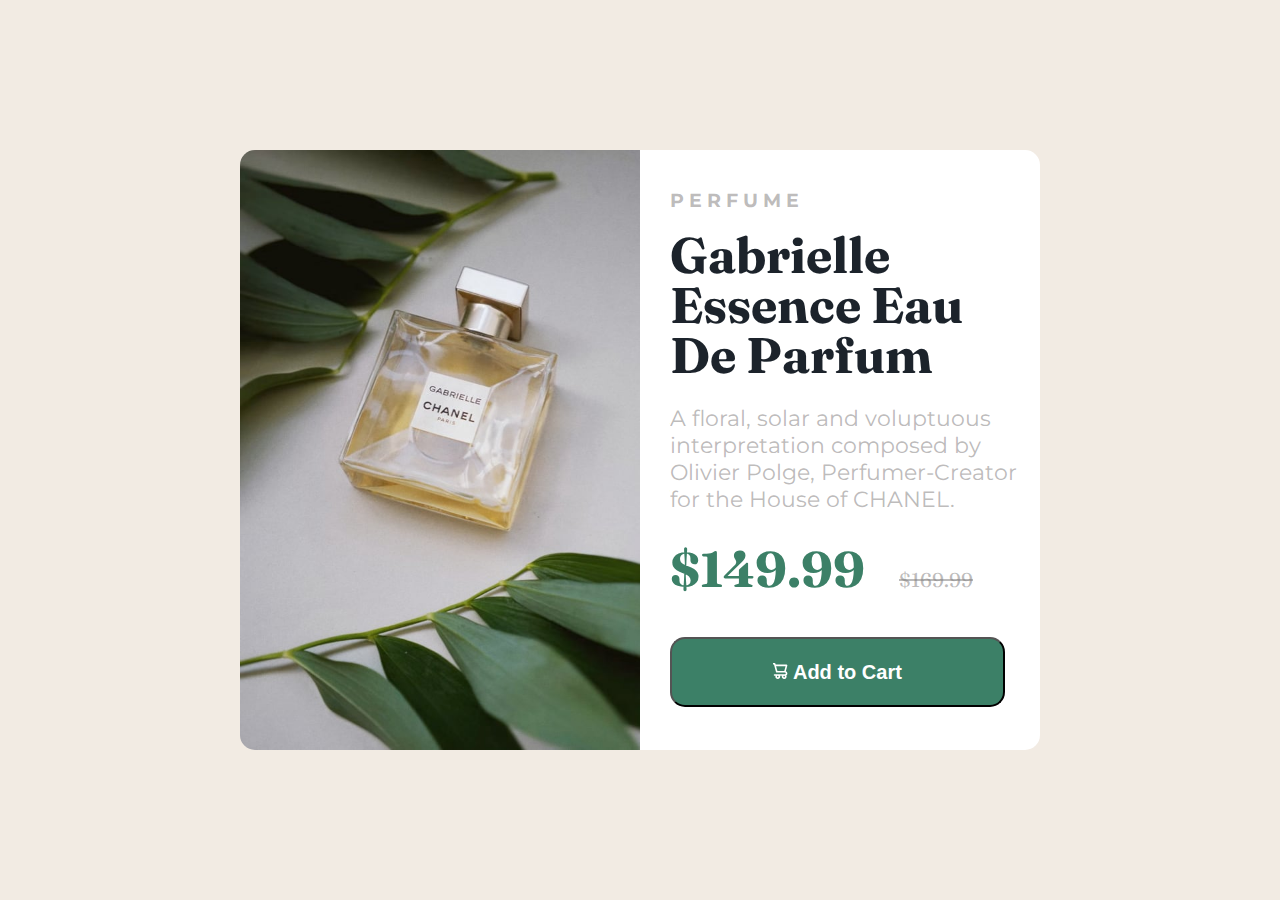
==== ProductPreviewCardComponent/index.html @ da07ab41 "Add project" ====
<!DOCTYPE html>
<html lang="en">
  <head>
    <meta charset="UTF-8" />
    <meta name="viewport" content="width=device-width, initial-scale=1.0" />
    <!-- displays site properly based on user's device -->

    <link
      rel="icon"
      type="image/png"
      sizes="32x32"
      href="./images/favicon-32x32.png"
    />
    <link rel="preconnect" href="https://fonts.googleapis.com">
<link rel="preconnect" href="https://fonts.gstatic.com" crossorigin>
<link href="https://fonts.googleapis.com/css2?family=Montserrat:wght@500;700&display=swap" rel="stylesheet">
<link rel="preconnect" href="https://fonts.googleapis.com">
<link rel="preconnect" href="https://fonts.gstatic.com" crossorigin>
<link href="https://fonts.googleapis.com/css2?family=Fraunces:opsz,wght@9..144,700&display=swap" rel="stylesheet">
<link rel="stylesheet" href="./style.css" />
    <title>Frontend Mentor | Product preview card component</title>

    <!-- Feel free to remove these styles or customise in your own stylesheet 👍 -->
    <style>
      .attribution {
        font-size: 11px;
        text-align: center;
      }
      .attribution a {
        color: hsl(228, 45%, 44%);
      }
    </style>
  </head>
  <body>
    <div class="wrapper">
      <div class="container">

        <img src="./images/image-product-desktop.jpg" class="img">
        <div class="info">
          <h3 class="preview">Perfume</h3> 
          <h1 class="heading"> Gabrielle</h1>
          <h1 class="heading"> Essence Eau</h1>
          <h1 class="heading"> De Parfum</h1>
          <article class="article">
            <p class="description">A floral, solar and voluptuous</p>
            <p class="description">interpretation composed by</p>
            <p class="description">Olivier Polge, Perfumer-Creator</p>
            <p class="description">for the House of CHANEL.</p>
          </article>
        
              <div class="prices">
                <p class="price-new">$149.99</p>
                <p class="price-old">$169.99</p>
              </div>
          

           <button class="btn"><svg width="15" height="16" xmlns="http://www.w3.org/2000/svg"><path d="M14.383 10.388a2.397 2.397 0 0 0-1.518-2.222l1.494-5.593a.8.8 0 0 0-.144-.695.8.8 0 0 0-.631-.28H2.637L2.373.591A.8.8 0 0 0 1.598 0H0v1.598h.983l1.982 7.4a.8.8 0 0 0 .799.59h8.222a.8.8 0 0 1 0 1.599H1.598a.8.8 0 1 0 0 1.598h.943a2.397 2.397 0 1 0 4.507 0h1.885a2.397 2.397 0 1 0 4.331-.376 2.397 2.397 0 0 0 1.12-2.021ZM11.26 7.99H4.395L3.068 3.196h9.477L11.26 7.991Zm-6.465 6.392a.8.8 0 1 1 0-1.598.8.8 0 0 1 0 1.598Zm6.393 0a.8.8 0 1 1 0-1.598.8.8 0 0 1 0 1.598Z" fill="#FFF"/></svg> Add to Cart</button>
           
        </div>
       
      </div>

      <!-- <div class="attribution">
        Challenge by
        <a href="https://www.frontendmentor.io?ref=challenge" target="_blank"
          >Frontend Mentor</a
        >. Coded by <a href="#">Krasimir Ivanov</a>. -->
      </div>
    </div>
  </body>
</html>
---- ProductPreviewCardComponent/style.css ----
body {
  margin: 0;
  padding: 0;
}
/* font-family: 'Montserrat', sans-serif;
font-family: 'Fraunces', serif;
*/

.wrapper {
  width: 100vw;
  height: 100vh;
  background-color: hsl(30, 38%, 92%);
  display: flex;
  align-items: center;
  justify-content: center;
}

.container {
  width: 800px;
  height: 600px;
  display: flex;
  align-items: center;
  justify-content: center;
}
.img {
  width: 400px;
  height: 600px;
  border-top-left-radius: 15px;
  border-bottom-left-radius: 15px;
}
.info {
  width: 400px;
  height: 600px;
  background-color: hsl(0, 0%, 100%);
  border-top-right-radius: 15px;
  border-bottom-right-radius: 15px;
  padding-left: 30px;
}

h3 {
  text-transform: uppercase;
  color: rgba(125, 122, 122, 0.522);
  letter-spacing: 5px;
  padding-top: 20px;
  font-family: "Montserrat", sans-serif;
  font-weight: 700;
}

.heading {
  margin: 0;
  padding: 0;
  font-size: 50px;
  font-family: "Fraunces", serif;
  line-height: 1;
  color: hsl(212, 21%, 14%);
}

.description {
  margin: 0;
  font-weight: bolder;
  font-size: 22px;
  color: rgba(125, 122, 122, 0.522);
}

.article {
  margin-top: 25px;

  font-family: "Montserrat", sans-serif;
  font-weight: 300;
}

.price-new {
  font-size: 50px;
  font-family: "Fraunces", serif;
  font-weight: bolder;
  margin: 0;
  margin-top: 25px;

  display: inline-block;
  color: hsl(158, 36%, 37%);
}
.price-old {
  font-size: 20px;
  font-family: "Fraunces", serif;
  font-weight: 500px;
  margin: 0;
  display: inline;
  text-decoration-line: line-through;
  text-decoration-color: rgba(125, 122, 122, 0.522);
  color: rgba(125, 122, 122, 0.522);
  padding-left: 30px;
}

.btn {
  display: block;
  width: 335px;
  height: 70px;
  margin-top: 37px;
  background-color: hsl(158, 36%, 37%);
  color: white;
  font-size: 20px;
  font-weight: bolder;
  border-radius: 15px;
}

.btn:hover {
  background-color: hsl(158, 54%, 23%);
}
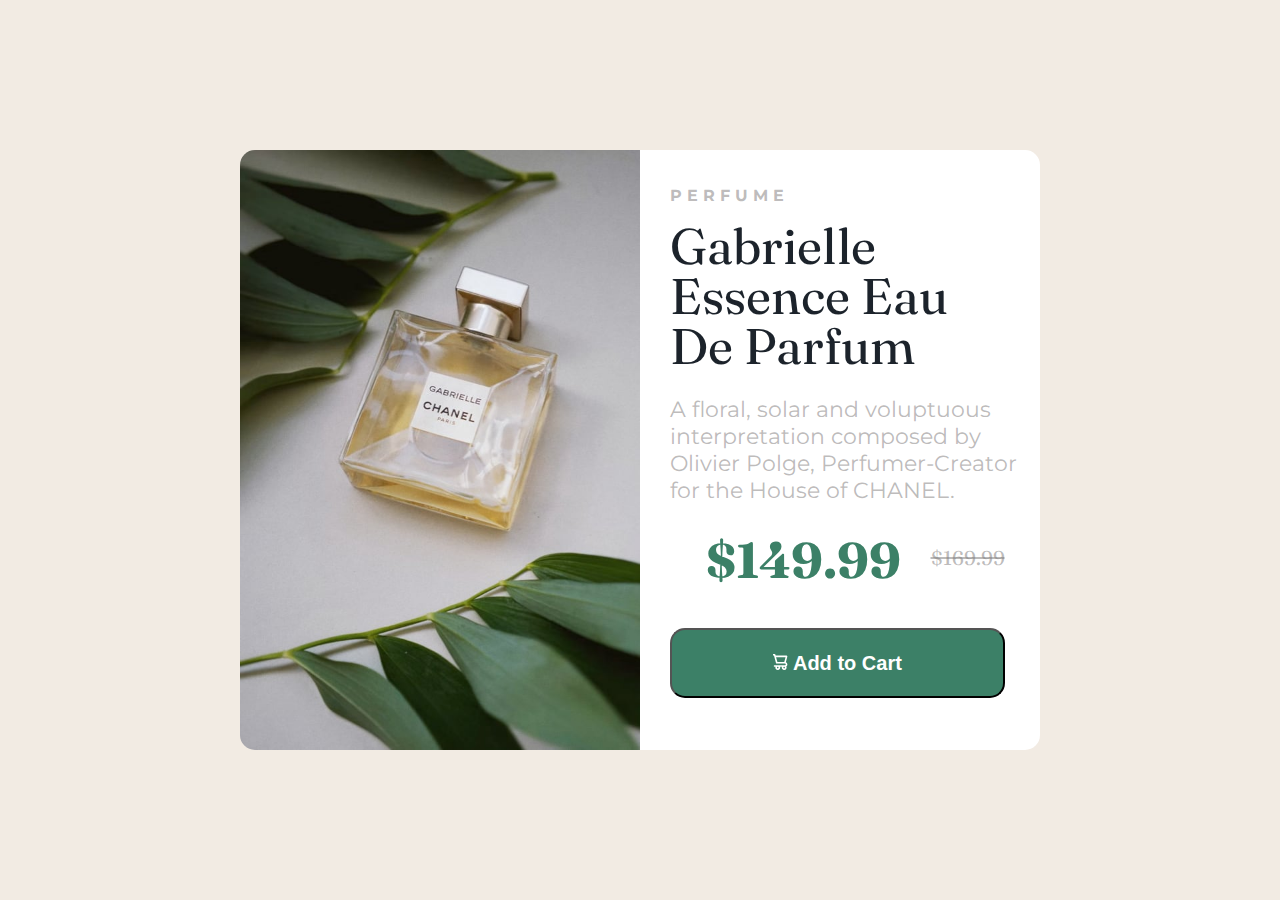
==== commit 75980792: "Done some fixes" ====
--- a/ProductPreviewCardComponent/index.html
+++ b/ProductPreviewCardComponent/index.html
@@ -20,27 +20,19 @@
 <link rel="stylesheet" href="./style.css" />
     <title>Frontend Mentor | Product preview card component</title>
 
-    <!-- Feel free to remove these styles or customise in your own stylesheet 👍 -->
-    <style>
-      .attribution {
-        font-size: 11px;
-        text-align: center;
-      }
-      .attribution a {
-        color: hsl(228, 45%, 44%);
-      }
+
     </style>
   </head>
   <body>
     <div class="wrapper">
       <div class="container">
 
-        <img src="./images/image-product-desktop.jpg" class="img">
+        <img src="./images/image-product-desktop.jpg" alt="" class="img">
         <div class="info">
-          <h3 class="preview">Perfume</h3> 
-          <h1 class="heading"> Gabrielle</h1>
-          <h1 class="heading"> Essence Eau</h1>
-          <h1 class="heading"> De Parfum</h1>
+          <p class="preview">Perfume</p> 
+          <p class="heading"> Gabrielle</p>
+          <p class="heading"> Essence Eau</p>
+          <p class="heading"> De Parfum</p>
           <article class="article">
             <p class="description">A floral, solar and voluptuous</p>
             <p class="description">interpretation composed by</p>
--- a/ProductPreviewCardComponent/style.css
+++ b/ProductPreviewCardComponent/style.css
@@ -2,9 +2,6 @@
   margin: 0;
   padding: 0;
 }
-/* font-family: 'Montserrat', sans-serif;
-font-family: 'Fraunces', serif;
-*/
 
 .wrapper {
   width: 100vw;
@@ -22,6 +19,7 @@
   align-items: center;
   justify-content: center;
 }
+
 .img {
   width: 400px;
   height: 600px;
@@ -37,7 +35,7 @@
   padding-left: 30px;
 }
 
-h3 {
+.preview {
   text-transform: uppercase;
   color: rgba(125, 122, 122, 0.522);
   letter-spacing: 5px;
@@ -68,6 +66,11 @@
   font-family: "Montserrat", sans-serif;
   font-weight: 300;
 }
+.prices {
+  display: flex;
+  align-items: center;
+  justify-content: center;
+}
 
 .price-new {
   font-size: 50px;
@@ -80,11 +83,12 @@
   color: hsl(158, 36%, 37%);
 }
 .price-old {
+  padding-top: 20px;
   font-size: 20px;
   font-family: "Fraunces", serif;
   font-weight: 500px;
   margin: 0;
-  display: inline;
+  display: inline-block;
   text-decoration-line: line-through;
   text-decoration-color: rgba(125, 122, 122, 0.522);
   color: rgba(125, 122, 122, 0.522);
